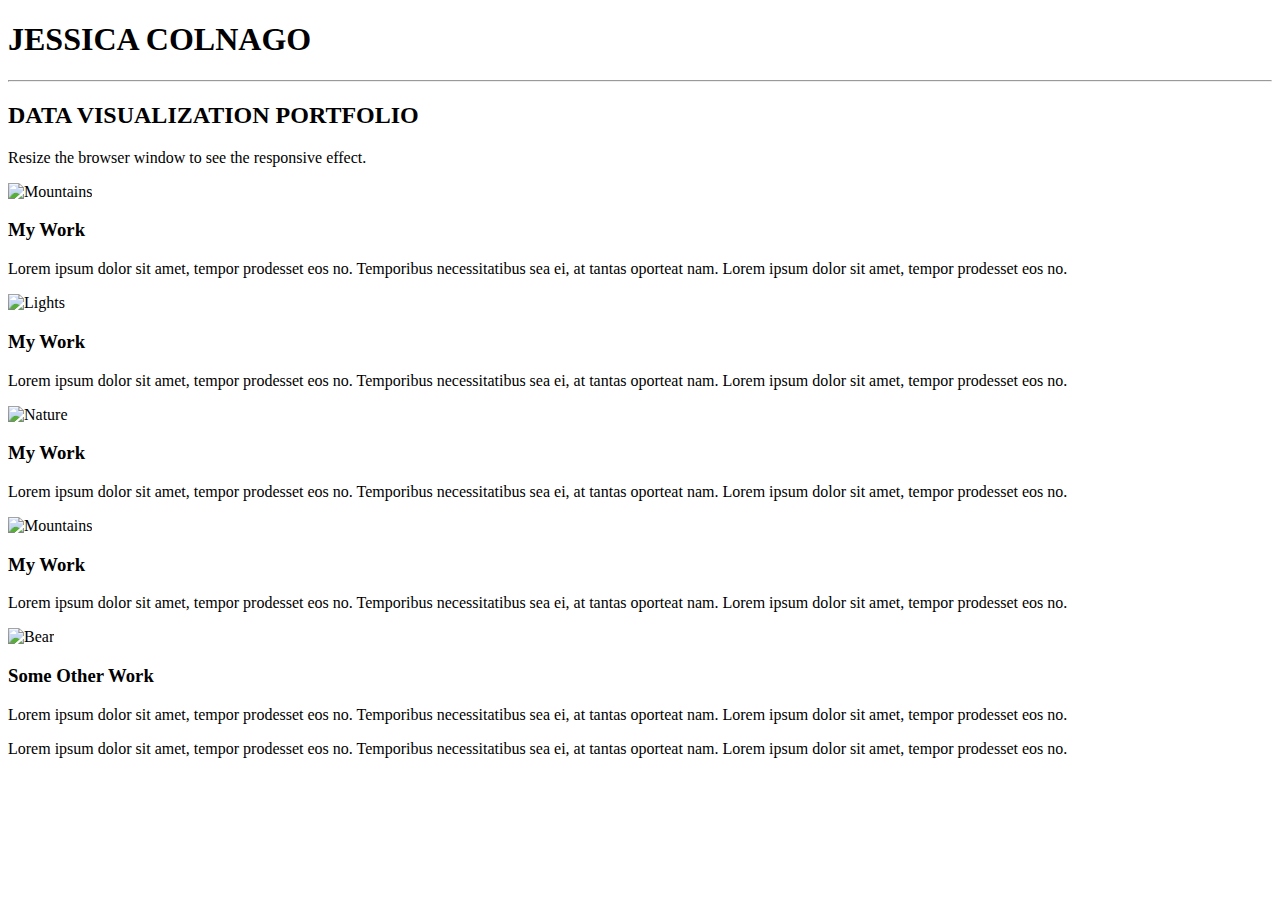
==== index.html @ 5ff4e84d "creating index" ====
<!DOCTYPE html>
<html>
<head>
  <meta name="viewport" content="width=device-width, initial-scale=1">
  <link rel="stylesheet" type="text/css" href="css/stylesheet.css">
</head>
<body>

<div class="main">

<h1>JESSICA COLNAGO</h1>
<hr>

<h2>DATA VISUALIZATION PORTFOLIO</h2>
<p>Resize the browser window to see the responsive effect.</p>

<!-- Portfolio Gallery Grid -->
<div class="row">
  <div class="column">
    <div class="content">
      <img src="/w3images/mountains.jpg" alt="Mountains" style="width:100%">
      <h3>My Work</h3>
      <p>Lorem ipsum dolor sit amet, tempor prodesset eos no. Temporibus necessitatibus sea ei, at tantas oporteat nam. Lorem ipsum dolor sit amet, tempor prodesset eos no.</p>
    </div>
  </div>
  <div class="column">
    <div class="content">
    <img src="/w3images/lights.jpg" alt="Lights" style="width:100%">
      <h3>My Work</h3>
      <p>Lorem ipsum dolor sit amet, tempor prodesset eos no. Temporibus necessitatibus sea ei, at tantas oporteat nam. Lorem ipsum dolor sit amet, tempor prodesset eos no.</p>
    </div>
  </div>
  <div class="column">
    <div class="content">
    <img src="/w3images/nature.jpg" alt="Nature" style="width:100%">
      <h3>My Work</h3>
      <p>Lorem ipsum dolor sit amet, tempor prodesset eos no. Temporibus necessitatibus sea ei, at tantas oporteat nam. Lorem ipsum dolor sit amet, tempor prodesset eos no.</p>
    </div>
  </div>
  <div class="column">
    <div class="content">
    <img src="/w3images/mountains.jpg" alt="Mountains" style="width:100%">
      <h3>My Work</h3>
      <p>Lorem ipsum dolor sit amet, tempor prodesset eos no. Temporibus necessitatibus sea ei, at tantas oporteat nam. Lorem ipsum dolor sit amet, tempor prodesset eos no.</p>
    </div>
  </div>
<!-- END GRID -->
</div>

<div class="content">
  <img src="/w3images/p3.jpg" alt="Bear" style="width:100%">
  <h3>Some Other Work</h3>
  <p>Lorem ipsum dolor sit amet, tempor prodesset eos no. Temporibus necessitatibus sea ei, at tantas oporteat nam. Lorem ipsum dolor sit amet, tempor prodesset eos no.</p>
  <p>Lorem ipsum dolor sit amet, tempor prodesset eos no. Temporibus necessitatibus sea ei, at tantas oporteat nam. Lorem ipsum dolor sit amet, tempor prodesset eos no.</p>
</div>

<!-- END MAIN -->
</div>

</body>
</html>
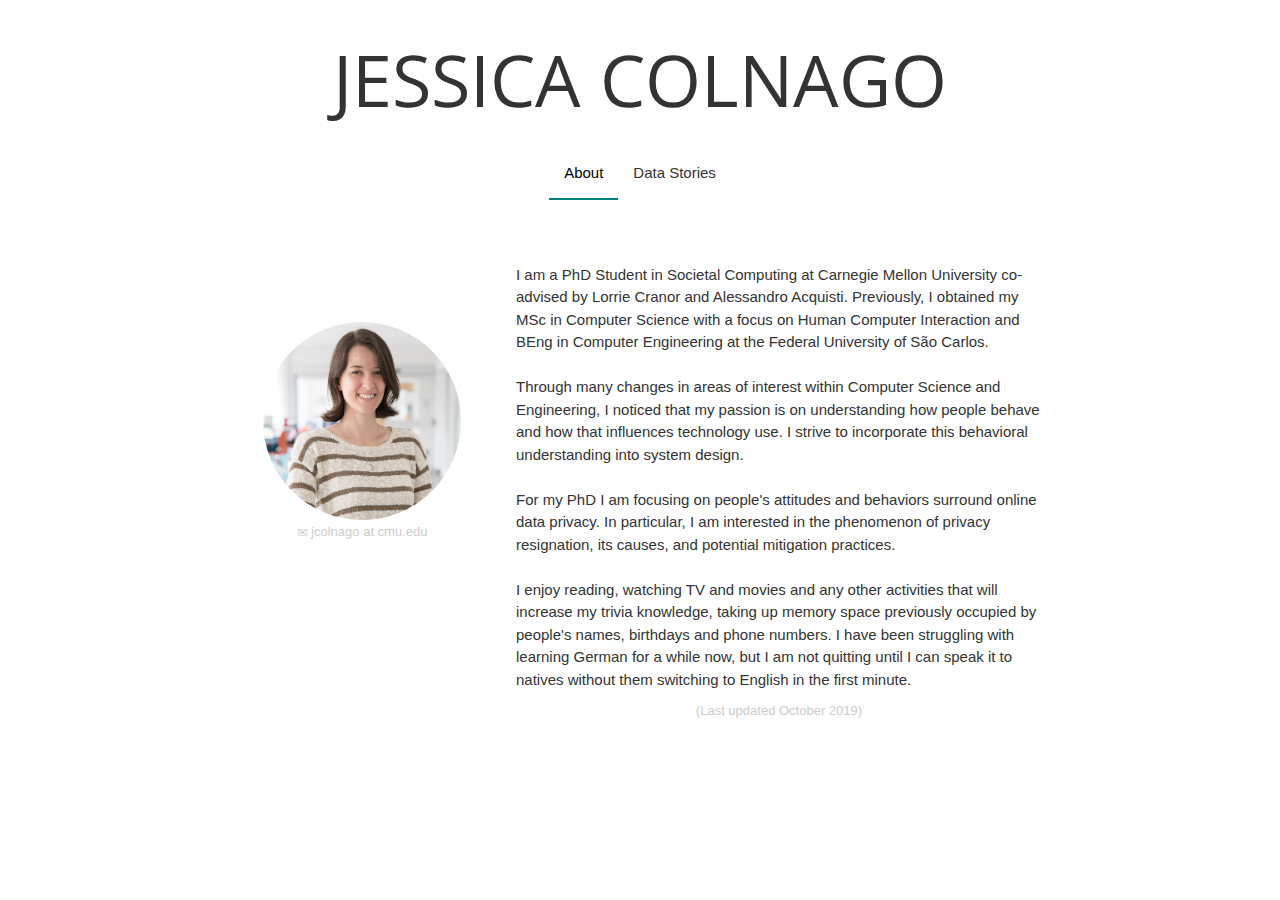
==== commit 42fbb331: "updating the style" ====
--- a/index.html
+++ b/index.html
@@ -1,61 +1,72 @@
-<!DOCTYPE html>
-<html>
-<head>
-  <meta name="viewport" content="width=device-width, initial-scale=1">
-  <link rel="stylesheet" type="text/css" href="css/stylesheet.css">
-</head>
-<body>
-
-<div class="main">
-
-<h1>JESSICA COLNAGO</h1>
-<hr>
-
-<h2>DATA VISUALIZATION PORTFOLIO</h2>
-<p>Resize the browser window to see the responsive effect.</p>
-
-<!-- Portfolio Gallery Grid -->
-<div class="row">
-  <div class="column">
-    <div class="content">
-      <img src="/w3images/mountains.jpg" alt="Mountains" style="width:100%">
-      <h3>My Work</h3>
-      <p>Lorem ipsum dolor sit amet, tempor prodesset eos no. Temporibus necessitatibus sea ei, at tantas oporteat nam. Lorem ipsum dolor sit amet, tempor prodesset eos no.</p>
-    </div>
-  </div>
-  <div class="column">
-    <div class="content">
-    <img src="/w3images/lights.jpg" alt="Lights" style="width:100%">
-      <h3>My Work</h3>
-      <p>Lorem ipsum dolor sit amet, tempor prodesset eos no. Temporibus necessitatibus sea ei, at tantas oporteat nam. Lorem ipsum dolor sit amet, tempor prodesset eos no.</p>
-    </div>
-  </div>
-  <div class="column">
-    <div class="content">
-    <img src="/w3images/nature.jpg" alt="Nature" style="width:100%">
-      <h3>My Work</h3>
-      <p>Lorem ipsum dolor sit amet, tempor prodesset eos no. Temporibus necessitatibus sea ei, at tantas oporteat nam. Lorem ipsum dolor sit amet, tempor prodesset eos no.</p>
-    </div>
-  </div>
-  <div class="column">
-    <div class="content">
-    <img src="/w3images/mountains.jpg" alt="Mountains" style="width:100%">
-      <h3>My Work</h3>
-      <p>Lorem ipsum dolor sit amet, tempor prodesset eos no. Temporibus necessitatibus sea ei, at tantas oporteat nam. Lorem ipsum dolor sit amet, tempor prodesset eos no.</p>
-    </div>
-  </div>
-<!-- END GRID -->
-</div>
-
-<div class="content">
-  <img src="/w3images/p3.jpg" alt="Bear" style="width:100%">
-  <h3>Some Other Work</h3>
-  <p>Lorem ipsum dolor sit amet, tempor prodesset eos no. Temporibus necessitatibus sea ei, at tantas oporteat nam. Lorem ipsum dolor sit amet, tempor prodesset eos no.</p>
-  <p>Lorem ipsum dolor sit amet, tempor prodesset eos no. Temporibus necessitatibus sea ei, at tantas oporteat nam. Lorem ipsum dolor sit amet, tempor prodesset eos no.</p>
-</div>
-
-<!-- END MAIN -->
-</div>
-
-</body>
-</html>
+<!DOCTYPE html>
+<html>
+
+    <head>
+		<title>Jessica Colnago</title>
+		<link href="https://fonts.googleapis.com/css?family=Open+Sans+Condensed:300&display=swap" rel="stylesheet"> 
+		<meta charset="UTF-8">
+        <link rel="stylesheet" type="text/css" href="css/bootstrap.css">
+        <link rel="icon" href="images/icon.png">
+        <link rel="stylesheet" type="text/css" href="css/w3.css">
+        <link rel="stylesheet" type="text/css" href="css/stylesheet.css">
+        <script type="text/javascript" src="js/jquery.js"></script>
+        <script type="text/javascript" src="js/base.js"></script>
+    </head>
+
+    <body>
+        <header>
+        	<h1>Jessica Colnago</h1>
+        </header>
+        <main>
+
+			<nav class="navbar container-fluid">
+              <div class="container-fluid">
+                <div class="navbar-header">
+                  <button type="button" class="navbar-toggle collapsed w3-teal" data-toggle="collapse" data-target="#navbar-collapse" aria-expanded="false">
+                    <span class="sr-only">Toggle navigation</span>
+                    <span class="icon-bar"></span>
+                    <span class="icon-bar"></span>
+                    <span class="icon-bar"></span>
+                  </button>
+                </div>
+
+                <div class="collapse navbar-collapse" id="navbar-collapse">
+                  <ul class="nav navbar-nav">
+                    <li class="active"><a href="index.html">About <span class="sr-only">(current)</span></a></li>
+                    <li><a href="portfolio.html">Data Stories</a></li>
+                  </ul>
+                </div>
+              </div>
+            </nav>
+
+            <section id='bio' class="container">
+                <div class="col-xs-12 col-md-4 col-centered">
+                    <img src="images/profile.jpg" class='img-circle center-block' alt="Bio Picture">
+                    <h4 class='footnote'><span class="glyphicon glyphicon-envelope"></span> jcolnago at cmu.edu</h4>
+                </div>
+                <div class="col-xs-12 col-md-8">   
+                    <p> I am a PhD Student in Societal Computing at Carnegie Mellon University co-advised by <a href="http://lorrie.cranor.org">Lorrie Cranor</a> and <a href="http://www.heinz.cmu.edu/~acquisti/">Alessandro Acquisti</a>. Previously, I obtained my MSc in Computer Science with a focus on Human Computer Interaction and BEng in Computer Engineering at the Federal University of São Carlos. <br><br>
+                    
+                    Through many changes in areas of interest within Computer Science and Engineering, I noticed that my passion is on understanding how people behave and how that influences technology use. I strive to incorporate this behavioral understanding into system design. <br><br>
+                    
+                    For my PhD I am focusing on people's attitudes and behaviors surround online data privacy. In particular, I am interested in the phenomenon of privacy resignation, its causes, and potential mitigation practices. <br><br>
+
+                    I enjoy reading, watching TV and movies and any other activities that will increase my trivia knowledge, taking up memory space previously occupied by people's names, birthdays and phone numbers. I have been struggling with learning German for a while now, but I am not quitting until I can speak it to natives without them switching to English in the first minute. 
+                    </p>
+                    <p class='footnote'>
+                    (Last updated October 2019)
+                    </p>  
+            	</div>
+                
+            </section>
+                             
+            
+            <div class="backToTop" style="padding: 3px 0 0 3px;">
+                <span style="color: white; text-align: center; font-weight:bold;"> UP </span>
+            </div>
+        </main>
+        
+        <!-- Latest compiled and minified JavaScript -->
+        <script type="text/javascript" src="js/bootstrap.js"></script>
+    </body>   
+</html>--- a/css/stylesheet.css
+++ b/css/stylesheet.css
@@ -0,0 +1,202 @@
+html {
+    margin: 1% 5%;
+    padding: 0;
+}
+
+body {
+    width: 75%;
+    margin: 0 auto;
+    padding: 0;
+}
+
+#bio, #timeline, #honors {
+    width: inherit;
+}
+
+footer p {
+    margin: 0
+}
+
+hr {
+    display: block;
+    position: relative;
+    padding: 0;
+    margin: auto;
+    font-size: 5px;
+    clear: both;
+    border: none;
+    border-top: 3px solid #AAA;
+    border-bottom: 3px solid #FFF;
+}
+
+header h1 {
+    font-family: 'Open Sans Condensed', sans-serif;
+    text-transform: uppercase;
+    text-align: center;
+    font-size: 72px;
+    padding: 2%;
+}
+
+.navbar-nav>.active>a, .navbar-nav>.active>a:focus, .navbar-nav>.active>a:hover, .navbar-nav a:hover {
+    color: #000;
+    background-color: #FFF;
+    border-bottom: 2px solid teal;
+}
+
+.navbar-toggle {
+    border-color: #FFF;
+}
+
+.navbar-toggle .icon-bar {
+    background-color: #FFF;
+}
+
+.backToTop {
+    display: none;
+    margin: 0 auto;
+    position: fixed;
+    bottom: 20px;
+    right: 20px;
+    width: 30px;
+    height: 30px;
+    cursor: pointer;
+    z-index: 10;
+    background-color: teal;
+    border-radius: 20px;
+}
+
+.arrow {
+    margin: 7px 7px;
+    width: 10px;
+    color: #FFF;
+}
+
+.col-centered{
+    margin-top: 7%;
+    margin-bottom: 7%;
+}
+ 
+.footnote {
+    font-size: small;
+    text-align: center;
+    color: #CCC;
+}
+
+.footernote {
+    font-size: small;
+    color: #EEE;
+}
+
+.discreet {
+    color: #CCC;
+}
+
+.icon {
+    width: 20px;
+    padding-bottom: 10px;
+}
+
+
+/* Bibtex CSS */
+#pubs li {
+    list-style-type: none;
+}
+
+bibtex { 
+    display: none; 
+}
+
+#bibtex_errors { 
+    margin-top:10px; color: red;
+}
+
+h1.header {
+    margin-left:8px;
+}
+
+h1.YEAR { 
+    font-size: 17px;
+    font-weight: bold;
+    display: inline;
+    margin-left:8px;
+}
+
+/* Timeline CSS */
+
+#timeline hr {
+	margin-top: 1vw;
+    border-top: 1px dotted #8c8b8b;
+	border-bottom: 1px dotted #fff;
+    margin-bottom: 1vw;
+}
+
+.job {
+    padding-top: 10px;
+    margin: 0;
+    font-size: large;
+    font-weight: bold;
+}
+
+.location {
+    margin-bottom: 10px;
+    font-size: medium;
+    color: #AAA;
+}
+
+.description {
+    margin-left: 5%;
+    margin-right: 5%;
+}
+
+.date {
+    text-align: right;
+}
+
+.more {
+    width: 20px;
+    margin-top: 25px;
+}
+
+@media only screen and (max-width: 639px) {   
+    body {
+        width: 95%;
+    }
+	
+    img {
+        width: 50%;
+    }
+    
+    .location {
+        margin: 0;
+    }
+
+    .description {
+        margin-left: 10%;
+        margin-right: 10%;
+    }
+    
+    .date {
+        margin-bottom: 10px;
+        text-align: left
+    }
+}
+
+@media only screen and (min-width: 640px) {  
+    .navbar {
+        padding-bottom: 5%;
+    }
+
+    .navbar .navbar-nav {
+        display: inline-block;
+        float: none;
+        vertical-align: top;
+    }
+
+    .navbar .navbar-collapse {
+        text-align: center;
+    }
+
+    img {
+        width: 80%;
+    }
+}
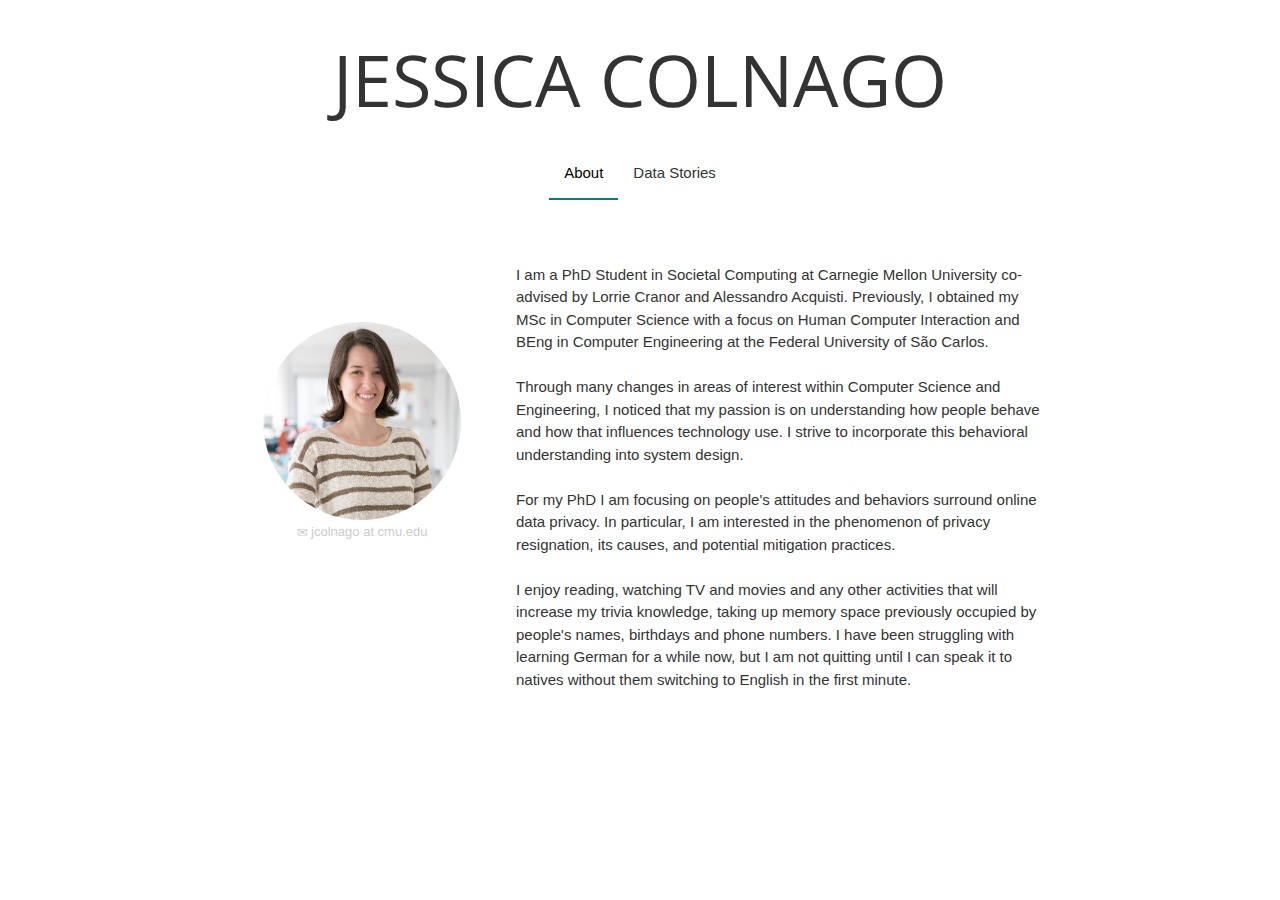
==== commit 583c4099: "typos and minor fixes" ====
--- a/index.html
+++ b/index.html
@@ -53,9 +53,6 @@
 
                     I enjoy reading, watching TV and movies and any other activities that will increase my trivia knowledge, taking up memory space previously occupied by people's names, birthdays and phone numbers. I have been struggling with learning German for a while now, but I am not quitting until I can speak it to natives without them switching to English in the first minute. 
                     </p>
-                    <p class='footnote'>
-                    (Last updated October 2019)
-                    </p>  
             	</div>
                 
             </section>
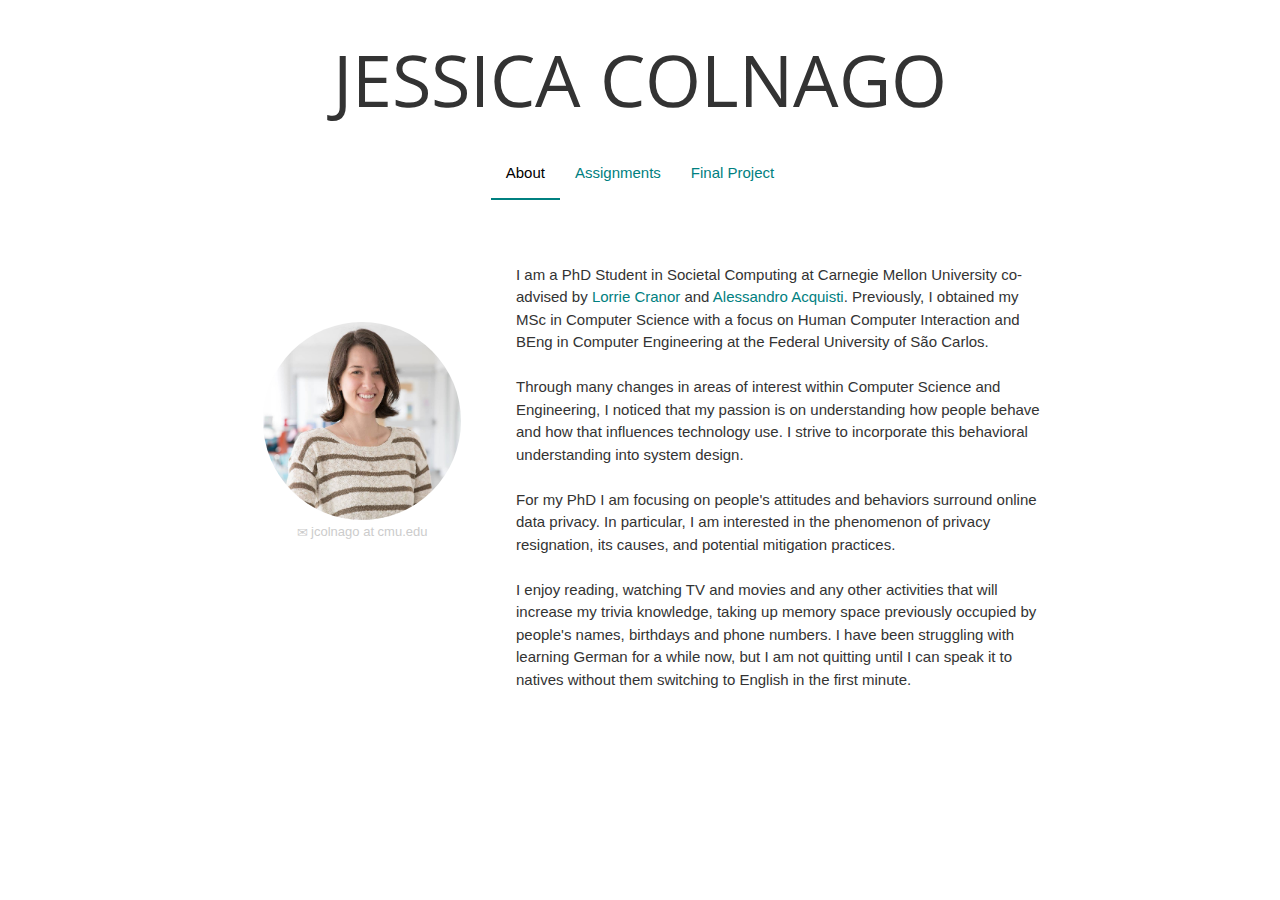
==== commit f3d182cf: "minor changes to incorporate extra page" ====
--- a/index.html
+++ b/index.html
@@ -33,7 +33,8 @@
                 <div class="collapse navbar-collapse" id="navbar-collapse">
                   <ul class="nav navbar-nav">
                     <li class="active"><a href="index.html">About <span class="sr-only">(current)</span></a></li>
-                    <li><a href="portfolio.html">Data Stories</a></li>
+                    <li><a href="portfolio.html">Assignments</a></li>
+                    <li><a href="project.html">Final Project</a></li>
                   </ul>
                 </div>
               </div>
--- a/css/stylesheet.css
+++ b/css/stylesheet.css
@@ -35,6 +35,15 @@
     text-align: center;
     font-size: 72px;
     padding: 2%;
+}
+
+a:link {
+  color: teal;
+}
+
+/* visited link */
+a:visited {
+  color: grey;
 }
 
 .navbar-nav>.active>a, .navbar-nav>.active>a:focus, .navbar-nav>.active>a:hover, .navbar-nav a:hover {
@@ -157,6 +166,15 @@
     margin-top: 25px;
 }
 
+.graph {
+    width: 90%;
+    margin: 0 auto;
+    display: flex;
+    justify-content: center;
+    padding-top: 10px;
+    padding-bottom: 20px;
+}
+
 @media only screen and (max-width: 639px) {   
     body {
         width: 95%;
